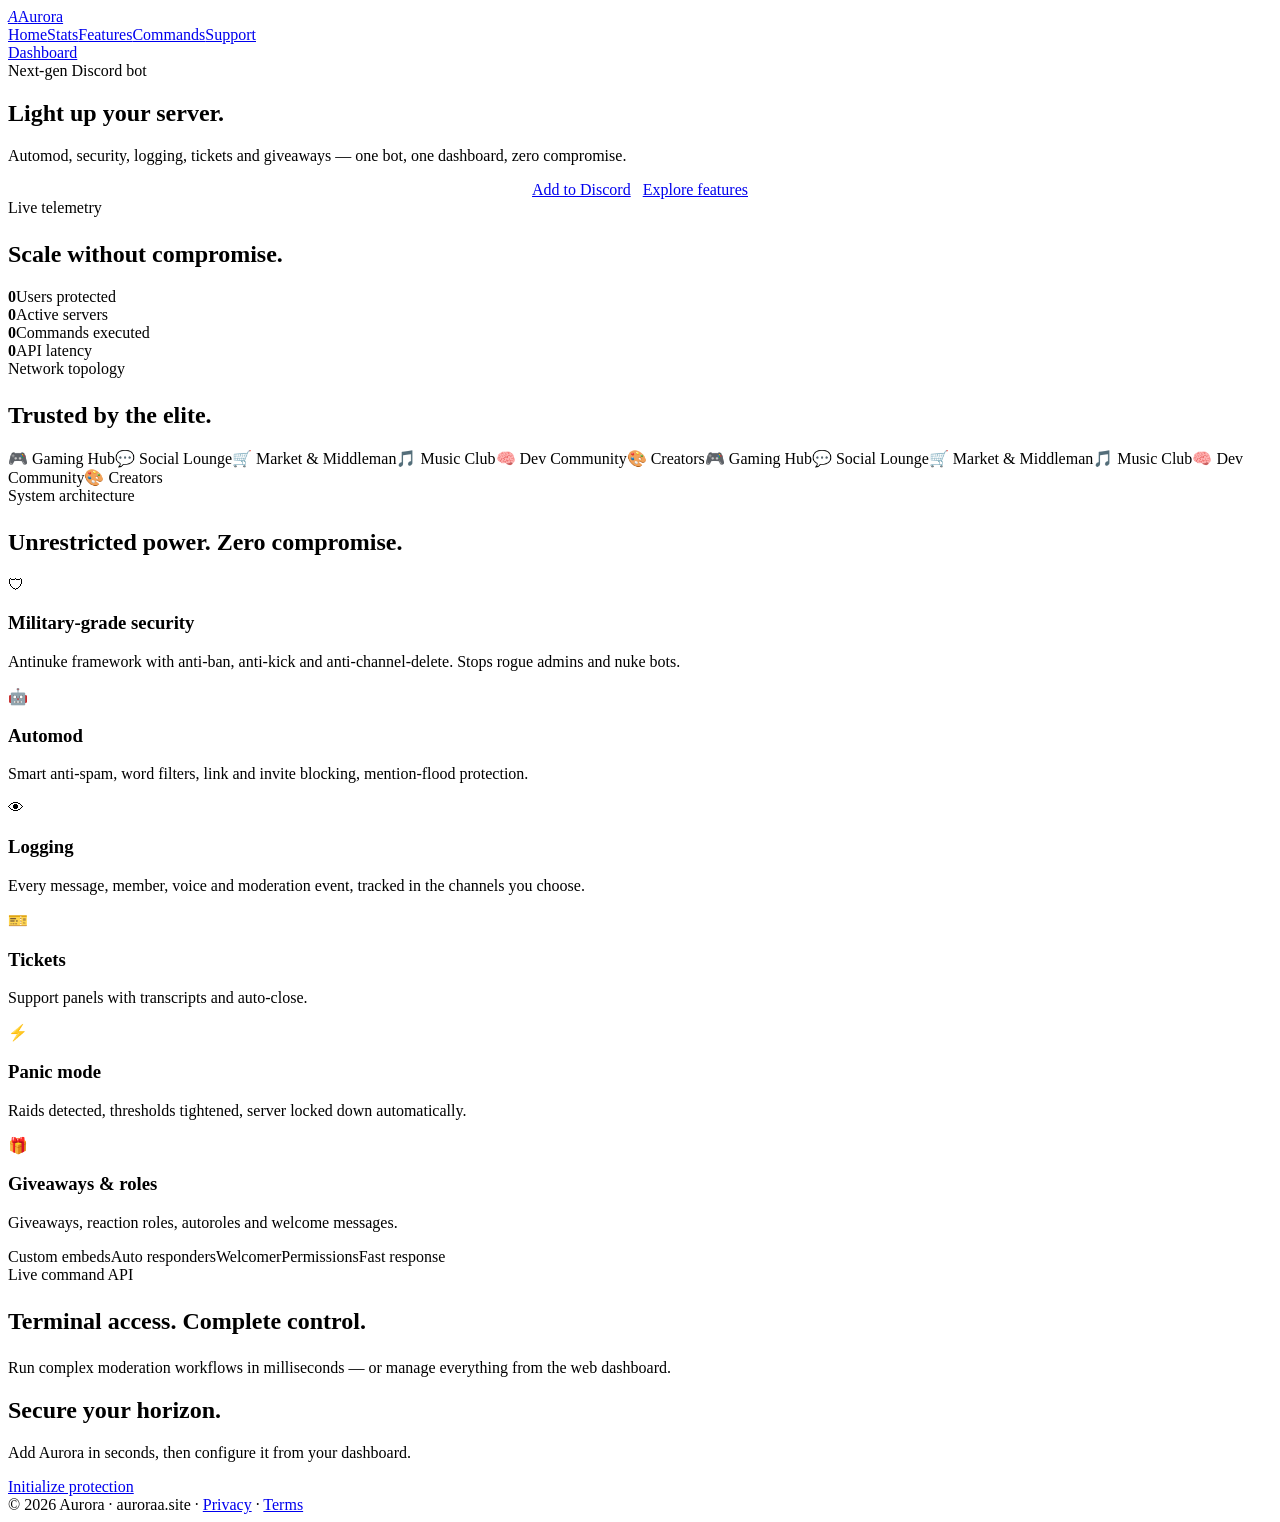
==== public/index.html @ 7879fc53 "Add files via upload" ====
<!doctype html><html lang="en"><head><meta charset="utf-8"><meta name="viewport" content="width=device-width,initial-scale=1">
<title>Aurora — The Discord bot for elite communities</title><meta name="description" content="Aurora: automod, security, logging, tickets and more for Discord.">
<link rel="preconnect" href="https://fonts.googleapis.com"><link href="https://fonts.googleapis.com/css2?family=Space+Grotesk:wght@300;400;500;600;700&display=swap" rel="stylesheet">
<link rel="stylesheet" href="/style.css"></head><body>
<div id="prog"></div><div class="glow"></div>
<nav><a class="logo" href="/"><i>A</i>Aurora</a>
<div class="pill"><a href="#top">Home</a><a href="#stats">Stats</a><a href="#features">Features</a><a href="#terminal">Commands</a><a href="https://discord.gg/YOUR_SUPPORT" target="_blank">Support</a></div>
<a class="btn" href="/dashboard">Dashboard</a></nav>

<section class="hero" id="top">
<span class="tag" data-r>Next-gen Discord bot</span>
<h1 data-split>Light up your server.</h1>
<p class="sub" data-r style="--d:.4s">Automod, security, logging, tickets and giveaways — one bot, one dashboard, zero compromise.</p>
<div data-r style="--d:.6s;display:flex;gap:12px;flex-wrap:wrap;justify-content:center"><a class="btn" href="/dashboard">Add to Discord</a><a class="btn o" href="#features">Explore features</a></div>
</section>

<section id="stats" class="c"><span class="tag" data-r>Live telemetry</span>
<h2 data-split style="margin-top:24px">Scale without <span class="g">compromise.</span></h2>
<div class="stats">
<div class="stat" data-r><b data-stat="users">0</b><span>Users protected</span></div>
<div class="stat" data-r style="--d:.12s"><b data-stat="servers">0</b><span>Active servers</span></div>
<div class="stat" data-r style="--d:.24s"><b data-stat="commands">0</b><span>Commands executed</span></div>
<div class="stat" data-r style="--d:.36s"><b data-stat="latency" data-suf="ms">0</b><span>API latency</span></div></div></section>

<section class="c"><span class="tag" data-r>Network topology</span><h2 data-split style="margin-top:24px">Trusted by the elite.</h2>
<div class="marq" data-r><div><span>🎮 Gaming Hub</span><span>💬 Social Lounge</span><span>🛒 Market & Middleman</span><span>🎵 Music Club</span><span>🧠 Dev Community</span><span>🎨 Creators</span><span>🎮 Gaming Hub</span><span>💬 Social Lounge</span><span>🛒 Market & Middleman</span><span>🎵 Music Club</span><span>🧠 Dev Community</span><span>🎨 Creators</span></div></div></section>

<section id="features"><div class="c"><span class="tag" data-r>System architecture</span>
<h2 data-split style="margin-top:24px">Unrestricted power. <span class="g">Zero compromise.</span></h2></div>
<div class="grid">
<div class="card" data-r><div class="ic">🛡</div><h3>Military-grade security</h3><p>Antinuke framework with anti-ban, anti-kick and anti-channel-delete. Stops rogue admins and nuke bots.</p></div>
<div class="card" data-r style="--d:.1s"><div class="ic">🤖</div><h3>Automod</h3><p>Smart anti-spam, word filters, link and invite blocking, mention-flood protection.</p></div>
<div class="card" data-r style="--d:.2s"><div class="ic">👁</div><h3>Logging</h3><p>Every message, member, voice and moderation event, tracked in the channels you choose.</p></div>
<div class="card" data-r><div class="ic">🎫</div><h3>Tickets</h3><p>Support panels with transcripts and auto-close.</p></div>
<div class="card" data-r style="--d:.1s"><div class="ic">⚡</div><h3>Panic mode</h3><p>Raids detected, thresholds tightened, server locked down automatically.</p></div>
<div class="card" data-r style="--d:.2s"><div class="ic">🎁</div><h3>Giveaways & roles</h3><p>Giveaways, reaction roles, autoroles and welcome messages.</p></div></div>
<div class="chips" data-r><span>Custom embeds</span><span>Auto responders</span><span>Welcomer</span><span>Permissions</span><span>Fast response</span></div></section>

<section id="terminal"><div class="split"><div data-r="left"><span class="tag">Live command API</span>
<h2 style="margin:24px 0">Terminal access. <span class="g">Complete control.</span></h2>
<p class="mut">Run complex moderation workflows in milliseconds — or manage everything from the web dashboard.</p></div>
<div class="term" data-r="right"><div class="bar"><i></i><i></i><i></i></div><pre id="typ"></pre></div></div></section>

<section class="c"><div data-r><h2 data-split>Secure your horizon.</h2><p class="sub" style="margin-top:20px">Add Aurora in seconds, then configure it from your dashboard.</p><a class="btn" href="/dashboard">Initialize protection</a></div></section>
<footer>© 2026 Aurora · auroraa.site · <a href="/privacy.html">Privacy</a> · <a href="/terms.html">Terms</a></footer>
<script src="/app.js"></script></body></html>
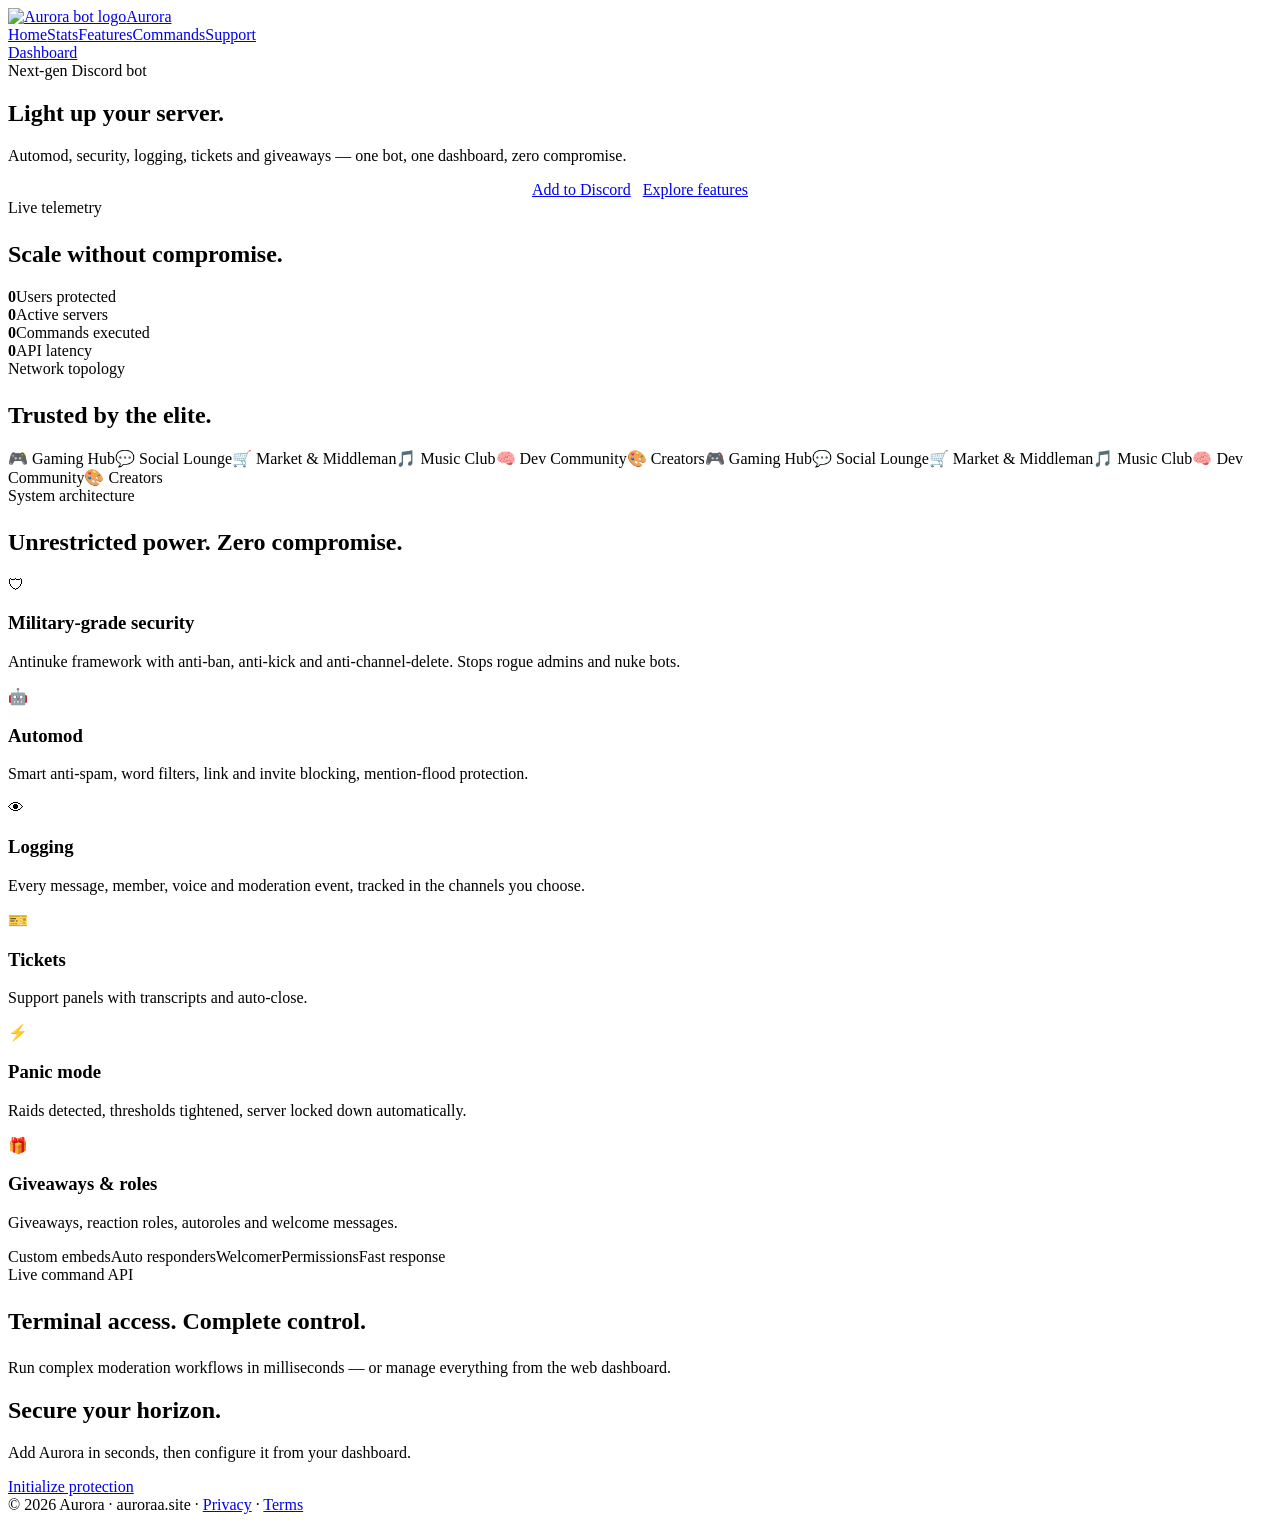
==== commit 92ec8186: "Add files via upload" ====
--- a/public/index.html
+++ b/public/index.html
@@ -1,9 +1,11 @@
 <!doctype html><html lang="en"><head><meta charset="utf-8"><meta name="viewport" content="width=device-width,initial-scale=1">
 <title>Aurora — The Discord bot for elite communities</title><meta name="description" content="Aurora: automod, security, logging, tickets and more for Discord.">
 <link rel="preconnect" href="https://fonts.googleapis.com"><link href="https://fonts.googleapis.com/css2?family=Space+Grotesk:wght@300;400;500;600;700&display=swap" rel="stylesheet">
+<link rel="icon" type="image/webp" href="/aurora-logo.webp">
+<link rel="apple-touch-icon" href="/aurora-logo.webp">
 <link rel="stylesheet" href="/style.css"></head><body>
 <div id="prog"></div><div class="glow"></div>
-<nav><a class="logo" href="/"><i>A</i>Aurora</a>
+<nav><a class="logo" href="/" aria-label="Aurora home"><img class="logo-mark" src="/aurora-logo.webp" alt="Aurora bot logo"><span>Aurora</span></a>
 <div class="pill"><a href="#top">Home</a><a href="#stats">Stats</a><a href="#features">Features</a><a href="#terminal">Commands</a><a href="https://discord.gg/YOUR_SUPPORT" target="_blank">Support</a></div>
 <a class="btn" href="/dashboard">Dashboard</a></nav>
 
@@ -11,7 +13,7 @@
 <span class="tag" data-r>Next-gen Discord bot</span>
 <h1 data-split>Light up your server.</h1>
 <p class="sub" data-r style="--d:.4s">Automod, security, logging, tickets and giveaways — one bot, one dashboard, zero compromise.</p>
-<div data-r style="--d:.6s;display:flex;gap:12px;flex-wrap:wrap;justify-content:center"><a class="btn" href="/dashboard">Add to Discord</a><a class="btn o" href="#features">Explore features</a></div>
+<div data-r style="--d:.6s;display:flex;gap:12px;flex-wrap:wrap;justify-content:center"><a class="btn" href="https://discord.com/oauth2/authorize?client_id=1551617059090337954" target="_blank" rel="noopener noreferrer">Add to Discord</a><a class="btn o" href="#features">Explore features</a></div>
 </section>
 
 <section id="stats" class="c"><span class="tag" data-r>Live telemetry</span>
@@ -41,6 +43,6 @@
 <p class="mut">Run complex moderation workflows in milliseconds — or manage everything from the web dashboard.</p></div>
 <div class="term" data-r="right"><div class="bar"><i></i><i></i><i></i></div><pre id="typ"></pre></div></div></section>
 
-<section class="c"><div data-r><h2 data-split>Secure your horizon.</h2><p class="sub" style="margin-top:20px">Add Aurora in seconds, then configure it from your dashboard.</p><a class="btn" href="/dashboard">Initialize protection</a></div></section>
+<section class="c"><div data-r><h2 data-split>Secure your horizon.</h2><p class="sub" style="margin-top:20px">Add Aurora in seconds, then configure it from your dashboard.</p><a class="btn" href="https://discord.com/oauth2/authorize?client_id=1551617059090337954" target="_blank" rel="noopener noreferrer">Initialize protection</a></div></section>
 <footer>© 2026 Aurora · auroraa.site · <a href="/privacy.html">Privacy</a> · <a href="/terms.html">Terms</a></footer>
 <script src="/app.js"></script></body></html>
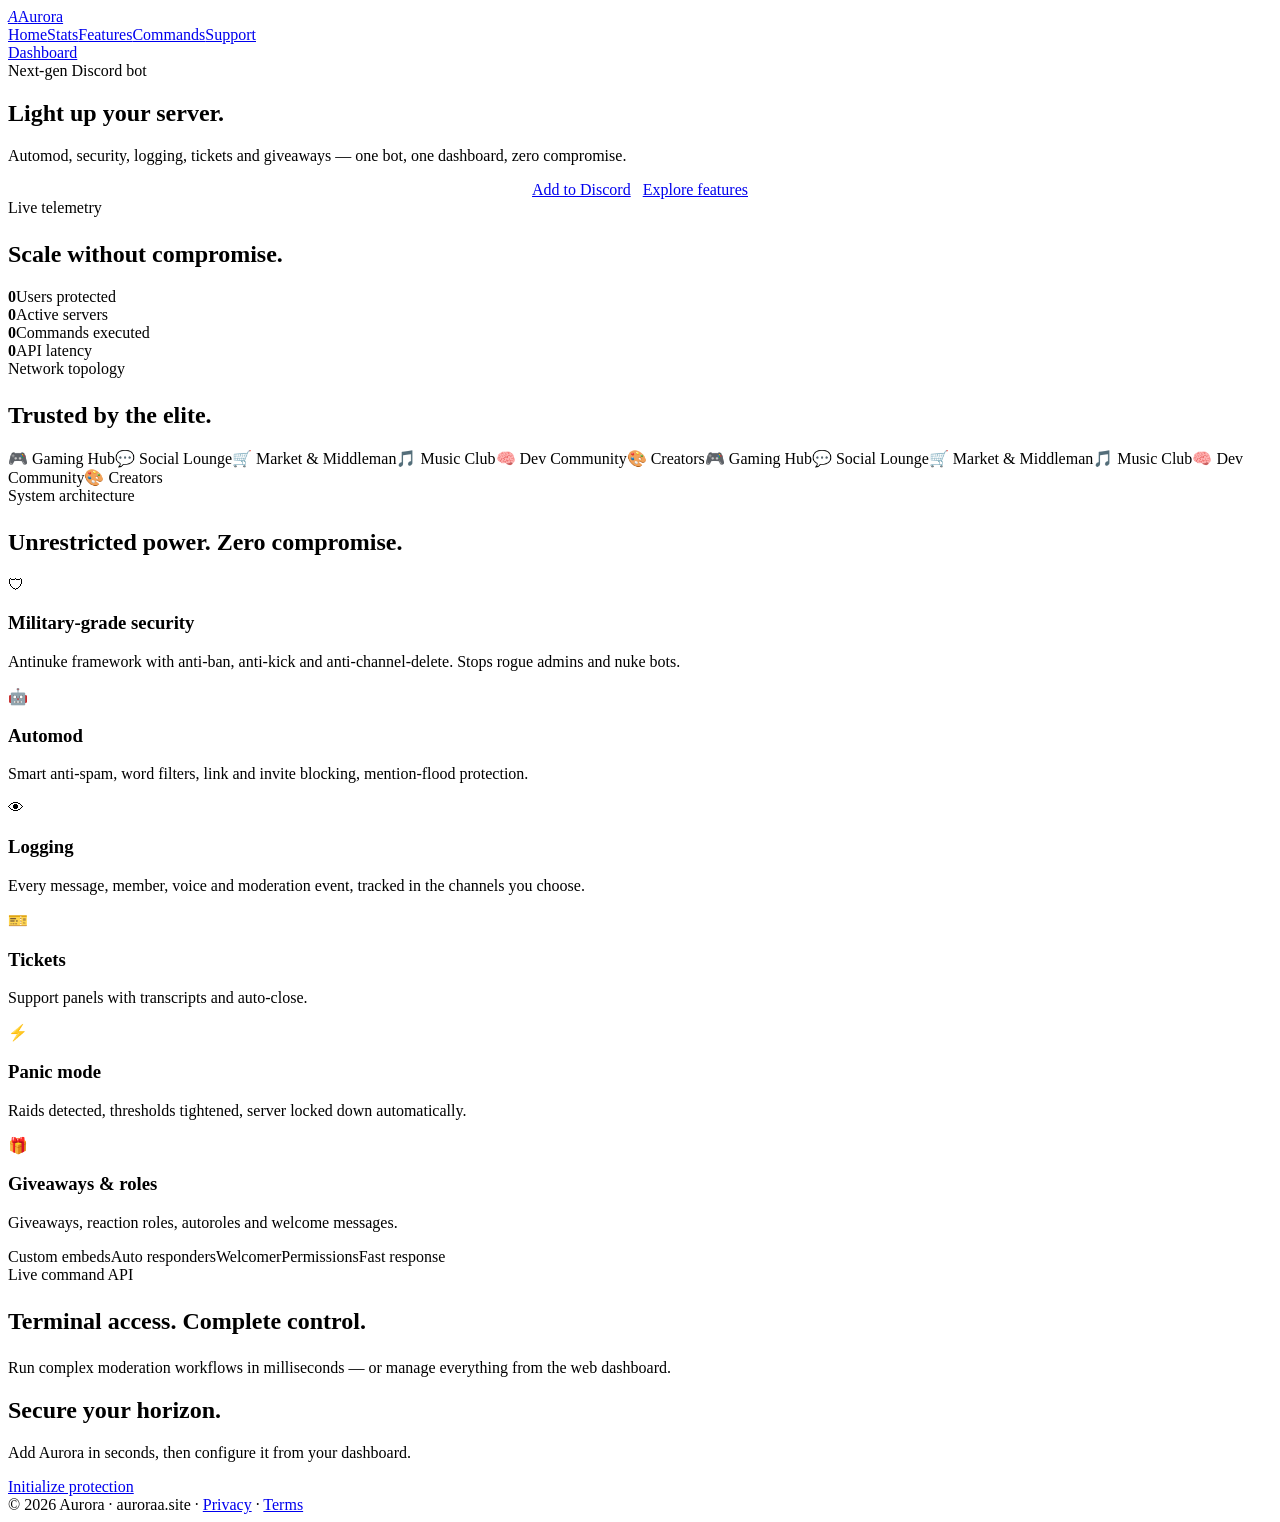
==== commit be04cf07: "Add files via upload" ====
--- a/public/index.html
+++ b/public/index.html
@@ -1,11 +1,9 @@
 <!doctype html><html lang="en"><head><meta charset="utf-8"><meta name="viewport" content="width=device-width,initial-scale=1">
 <title>Aurora — The Discord bot for elite communities</title><meta name="description" content="Aurora: automod, security, logging, tickets and more for Discord.">
 <link rel="preconnect" href="https://fonts.googleapis.com"><link href="https://fonts.googleapis.com/css2?family=Space+Grotesk:wght@300;400;500;600;700&display=swap" rel="stylesheet">
-<link rel="icon" type="image/webp" href="/aurora-logo.webp">
-<link rel="apple-touch-icon" href="/aurora-logo.webp">
-<link rel="stylesheet" href="/style.css"></head><body>
+<link rel="icon" href="/aurora-logo.webp" type="image/webp"><link rel="stylesheet" href="/style.css"></head><body>
 <div id="prog"></div><div class="glow"></div>
-<nav><a class="logo" href="/" aria-label="Aurora home"><img class="logo-mark" src="/aurora-logo.webp" alt="Aurora bot logo"><span>Aurora</span></a>
+<nav><a class="logo" href="/"><i>A</i>Aurora</a>
 <div class="pill"><a href="#top">Home</a><a href="#stats">Stats</a><a href="#features">Features</a><a href="#terminal">Commands</a><a href="https://discord.gg/YOUR_SUPPORT" target="_blank">Support</a></div>
 <a class="btn" href="/dashboard">Dashboard</a></nav>
 
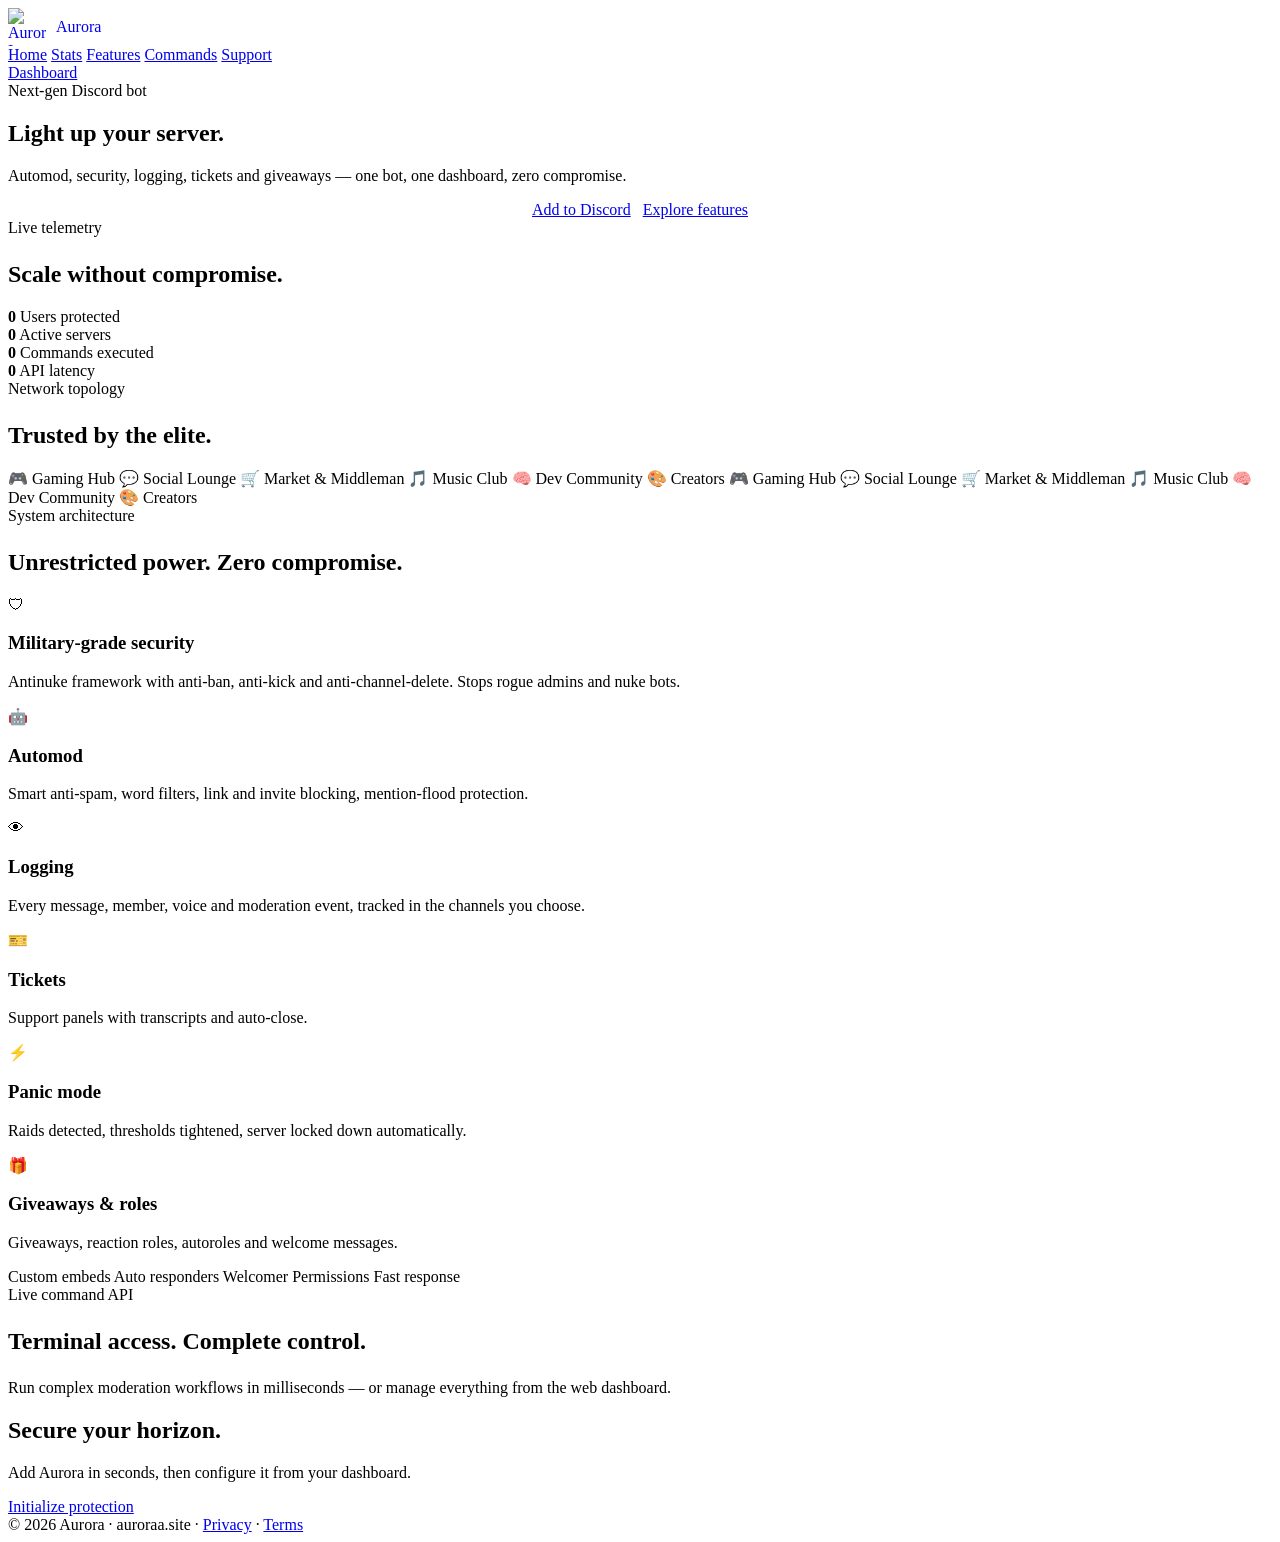
==== commit 7df495f2: "Update index.html" ====
--- a/public/index.html
+++ b/public/index.html
@@ -1,46 +1,229 @@
-<!doctype html><html lang="en"><head><meta charset="utf-8"><meta name="viewport" content="width=device-width,initial-scale=1">
-<title>Aurora — The Discord bot for elite communities</title><meta name="description" content="Aurora: automod, security, logging, tickets and more for Discord.">
-<link rel="preconnect" href="https://fonts.googleapis.com"><link href="https://fonts.googleapis.com/css2?family=Space+Grotesk:wght@300;400;500;600;700&display=swap" rel="stylesheet">
-<link rel="icon" href="/aurora-logo.webp" type="image/webp"><link rel="stylesheet" href="/style.css"></head><body>
-<div id="prog"></div><div class="glow"></div>
-<nav><a class="logo" href="/"><i>A</i>Aurora</a>
-<div class="pill"><a href="#top">Home</a><a href="#stats">Stats</a><a href="#features">Features</a><a href="#terminal">Commands</a><a href="https://discord.gg/YOUR_SUPPORT" target="_blank">Support</a></div>
-<a class="btn" href="/dashboard">Dashboard</a></nav>
+
+<!doctype html>
+<html lang="en">
+<head>
+<meta charset="utf-8">
+<meta name="viewport" content="width=device-width,initial-scale=1">
+
+<title>Aurora — The Discord bot for elite communities</title>
+<meta name="description" content="Aurora: automod, security, logging, tickets and more for Discord.">
+
+<link rel="preconnect" href="https://fonts.googleapis.com">
+<link href="https://fonts.googleapis.com/css2?family=Space+Grotesk:wght@300;400;500;600;700&display=swap" rel="stylesheet">
+
+<link rel="icon" href="/aurora-logo.webp" type="image/webp">
+<link rel="stylesheet" href="/style.css">
+
+<style>
+.logo {
+  display: inline-flex;
+  align-items: center;
+  gap: 10px;
+  text-decoration: none;
+}
+
+.nav-logo {
+  width: 38px;
+  height: 38px;
+  object-fit: contain;
+  display: block;
+  flex-shrink: 0;
+}
+</style>
+</head>
+
+<body>
+
+<div id="prog"></div>
+<div class="glow"></div>
+
+<nav>
+  <a class="logo" href="/">
+    <img src="/aurora-logo.webp" alt="Aurora Logo" class="nav-logo">
+    <span>Aurora</span>
+  </a>
+
+  <div class="pill">
+    <a href="#top">Home</a>
+    <a href="#stats">Stats</a>
+    <a href="#features">Features</a>
+    <a href="#terminal">Commands</a>
+    <a href="https://discord.gg/YOUR_SUPPORT" target="_blank">Support</a>
+  </div>
+
+  <a class="btn" href="/dashboard">Dashboard</a>
+</nav>
 
 <section class="hero" id="top">
-<span class="tag" data-r>Next-gen Discord bot</span>
-<h1 data-split>Light up your server.</h1>
-<p class="sub" data-r style="--d:.4s">Automod, security, logging, tickets and giveaways — one bot, one dashboard, zero compromise.</p>
-<div data-r style="--d:.6s;display:flex;gap:12px;flex-wrap:wrap;justify-content:center"><a class="btn" href="https://discord.com/oauth2/authorize?client_id=1551617059090337954" target="_blank" rel="noopener noreferrer">Add to Discord</a><a class="btn o" href="#features">Explore features</a></div>
-</section>
-
-<section id="stats" class="c"><span class="tag" data-r>Live telemetry</span>
-<h2 data-split style="margin-top:24px">Scale without <span class="g">compromise.</span></h2>
-<div class="stats">
-<div class="stat" data-r><b data-stat="users">0</b><span>Users protected</span></div>
-<div class="stat" data-r style="--d:.12s"><b data-stat="servers">0</b><span>Active servers</span></div>
-<div class="stat" data-r style="--d:.24s"><b data-stat="commands">0</b><span>Commands executed</span></div>
-<div class="stat" data-r style="--d:.36s"><b data-stat="latency" data-suf="ms">0</b><span>API latency</span></div></div></section>
-
-<section class="c"><span class="tag" data-r>Network topology</span><h2 data-split style="margin-top:24px">Trusted by the elite.</h2>
-<div class="marq" data-r><div><span>🎮 Gaming Hub</span><span>💬 Social Lounge</span><span>🛒 Market & Middleman</span><span>🎵 Music Club</span><span>🧠 Dev Community</span><span>🎨 Creators</span><span>🎮 Gaming Hub</span><span>💬 Social Lounge</span><span>🛒 Market & Middleman</span><span>🎵 Music Club</span><span>🧠 Dev Community</span><span>🎨 Creators</span></div></div></section>
-
-<section id="features"><div class="c"><span class="tag" data-r>System architecture</span>
-<h2 data-split style="margin-top:24px">Unrestricted power. <span class="g">Zero compromise.</span></h2></div>
-<div class="grid">
-<div class="card" data-r><div class="ic">🛡</div><h3>Military-grade security</h3><p>Antinuke framework with anti-ban, anti-kick and anti-channel-delete. Stops rogue admins and nuke bots.</p></div>
-<div class="card" data-r style="--d:.1s"><div class="ic">🤖</div><h3>Automod</h3><p>Smart anti-spam, word filters, link and invite blocking, mention-flood protection.</p></div>
-<div class="card" data-r style="--d:.2s"><div class="ic">👁</div><h3>Logging</h3><p>Every message, member, voice and moderation event, tracked in the channels you choose.</p></div>
-<div class="card" data-r><div class="ic">🎫</div><h3>Tickets</h3><p>Support panels with transcripts and auto-close.</p></div>
-<div class="card" data-r style="--d:.1s"><div class="ic">⚡</div><h3>Panic mode</h3><p>Raids detected, thresholds tightened, server locked down automatically.</p></div>
-<div class="card" data-r style="--d:.2s"><div class="ic">🎁</div><h3>Giveaways & roles</h3><p>Giveaways, reaction roles, autoroles and welcome messages.</p></div></div>
-<div class="chips" data-r><span>Custom embeds</span><span>Auto responders</span><span>Welcomer</span><span>Permissions</span><span>Fast response</span></div></section>
-
-<section id="terminal"><div class="split"><div data-r="left"><span class="tag">Live command API</span>
-<h2 style="margin:24px 0">Terminal access. <span class="g">Complete control.</span></h2>
-<p class="mut">Run complex moderation workflows in milliseconds — or manage everything from the web dashboard.</p></div>
-<div class="term" data-r="right"><div class="bar"><i></i><i></i><i></i></div><pre id="typ"></pre></div></div></section>
-
-<section class="c"><div data-r><h2 data-split>Secure your horizon.</h2><p class="sub" style="margin-top:20px">Add Aurora in seconds, then configure it from your dashboard.</p><a class="btn" href="https://discord.com/oauth2/authorize?client_id=1551617059090337954" target="_blank" rel="noopener noreferrer">Initialize protection</a></div></section>
-<footer>© 2026 Aurora · auroraa.site · <a href="/privacy.html">Privacy</a> · <a href="/terms.html">Terms</a></footer>
-<script src="/app.js"></script></body></html>
+  <span class="tag" data-r>Next-gen Discord bot</span>
+
+  <h1 data-split>Light up your server.</h1>
+
+  <p class="sub" data-r style="--d:.4s">
+    Automod, security, logging, tickets and giveaways — one bot, one dashboard, zero compromise.
+  </p>
+
+  <div data-r style="--d:.6s;display:flex;gap:12px;flex-wrap:wrap;justify-content:center">
+    <a class="btn" href="https://discord.com/oauth2/authorize?client_id=1551617059090337954" target="_blank" rel="noopener noreferrer">Add to Discord</a>
+    <a class="btn o" href="#features">Explore features</a>
+  </div>
+</section>
+
+<section id="stats" class="c">
+  <span class="tag" data-r>Live telemetry</span>
+
+  <h2 data-split style="margin-top:24px">
+    Scale without <span class="g">compromise.</span>
+  </h2>
+
+  <div class="stats">
+    <div class="stat" data-r>
+      <b data-stat="users">0</b>
+      <span>Users protected</span>
+    </div>
+
+    <div class="stat" data-r style="--d:.12s">
+      <b data-stat="servers">0</b>
+      <span>Active servers</span>
+    </div>
+
+    <div class="stat" data-r style="--d:.24s">
+      <b data-stat="commands">0</b>
+      <span>Commands executed</span>
+    </div>
+
+    <div class="stat" data-r style="--d:.36s">
+      <b data-stat="latency" data-suf="ms">0</b>
+      <span>API latency</span>
+    </div>
+  </div>
+</section>
+
+<section class="c">
+  <span class="tag" data-r>Network topology</span>
+
+  <h2 data-split style="margin-top:24px">
+    Trusted by the elite.
+  </h2>
+
+  <div class="marq" data-r>
+    <div>
+      <span>🎮 Gaming Hub</span>
+      <span>💬 Social Lounge</span>
+      <span>🛒 Market & Middleman</span>
+      <span>🎵 Music Club</span>
+      <span>🧠 Dev Community</span>
+      <span>🎨 Creators</span>
+      <span>🎮 Gaming Hub</span>
+      <span>💬 Social Lounge</span>
+      <span>🛒 Market & Middleman</span>
+      <span>🎵 Music Club</span>
+      <span>🧠 Dev Community</span>
+      <span>🎨 Creators</span>
+    </div>
+  </div>
+</section>
+
+<section id="features">
+  <div class="c">
+    <span class="tag" data-r>System architecture</span>
+
+    <h2 data-split style="margin-top:24px">
+      Unrestricted power. <span class="g">Zero compromise.</span>
+    </h2>
+  </div>
+
+  <div class="grid">
+    <div class="card" data-r>
+      <div class="ic">🛡</div>
+      <h3>Military-grade security</h3>
+      <p>Antinuke framework with anti-ban, anti-kick and anti-channel-delete. Stops rogue admins and nuke bots.</p>
+    </div>
+
+    <div class="card" data-r style="--d:.1s">
+      <div class="ic">🤖</div>
+      <h3>Automod</h3>
+      <p>Smart anti-spam, word filters, link and invite blocking, mention-flood protection.</p>
+    </div>
+
+    <div class="card" data-r style="--d:.2s">
+      <div class="ic">👁</div>
+      <h3>Logging</h3>
+      <p>Every message, member, voice and moderation event, tracked in the channels you choose.</p>
+    </div>
+
+    <div class="card" data-r>
+      <div class="ic">🎫</div>
+      <h3>Tickets</h3>
+      <p>Support panels with transcripts and auto-close.</p>
+    </div>
+
+    <div class="card" data-r style="--d:.1s">
+      <div class="ic">⚡</div>
+      <h3>Panic mode</h3>
+      <p>Raids detected, thresholds tightened, server locked down automatically.</p>
+    </div>
+
+    <div class="card" data-r style="--d:.2s">
+      <div class="ic">🎁</div>
+      <h3>Giveaways & roles</h3>
+      <p>Giveaways, reaction roles, autoroles and welcome messages.</p>
+    </div>
+  </div>
+
+  <div class="chips" data-r>
+    <span>Custom embeds</span>
+    <span>Auto responders</span>
+    <span>Welcomer</span>
+    <span>Permissions</span>
+    <span>Fast response</span>
+  </div>
+</section>
+
+<section id="terminal">
+  <div class="split">
+    <div data-r="left">
+      <span class="tag">Live command API</span>
+
+      <h2 style="margin:24px 0">
+        Terminal access. <span class="g">Complete control.</span>
+      </h2>
+
+      <p class="mut">
+        Run complex moderation workflows in milliseconds — or manage everything from the web dashboard.
+      </p>
+    </div>
+
+    <div class="term" data-r="right">
+      <div class="bar">
+        <i></i><i></i><i></i>
+      </div>
+      <pre id="typ"></pre>
+    </div>
+  </div>
+</section>
+
+<section class="c">
+  <div data-r>
+    <h2 data-split>Secure your horizon.</h2>
+
+    <p class="sub" style="margin-top:20px">
+      Add Aurora in seconds, then configure it from your dashboard.
+    </p>
+
+    <a class="btn" href="https://discord.com/oauth2/authorize?client_id=1551617059090337954" target="_blank" rel="noopener noreferrer">
+      Initialize protection
+    </a>
+  </div>
+</section>
+
+<footer>
+  © 2026 Aurora · auroraa.site ·
+  <a href="/privacy.html">Privacy</a> ·
+  <a href="/terms.html">Terms</a>
+</footer>
+
+<script src="/app.js"></script>
+
+</body>
+</html>
